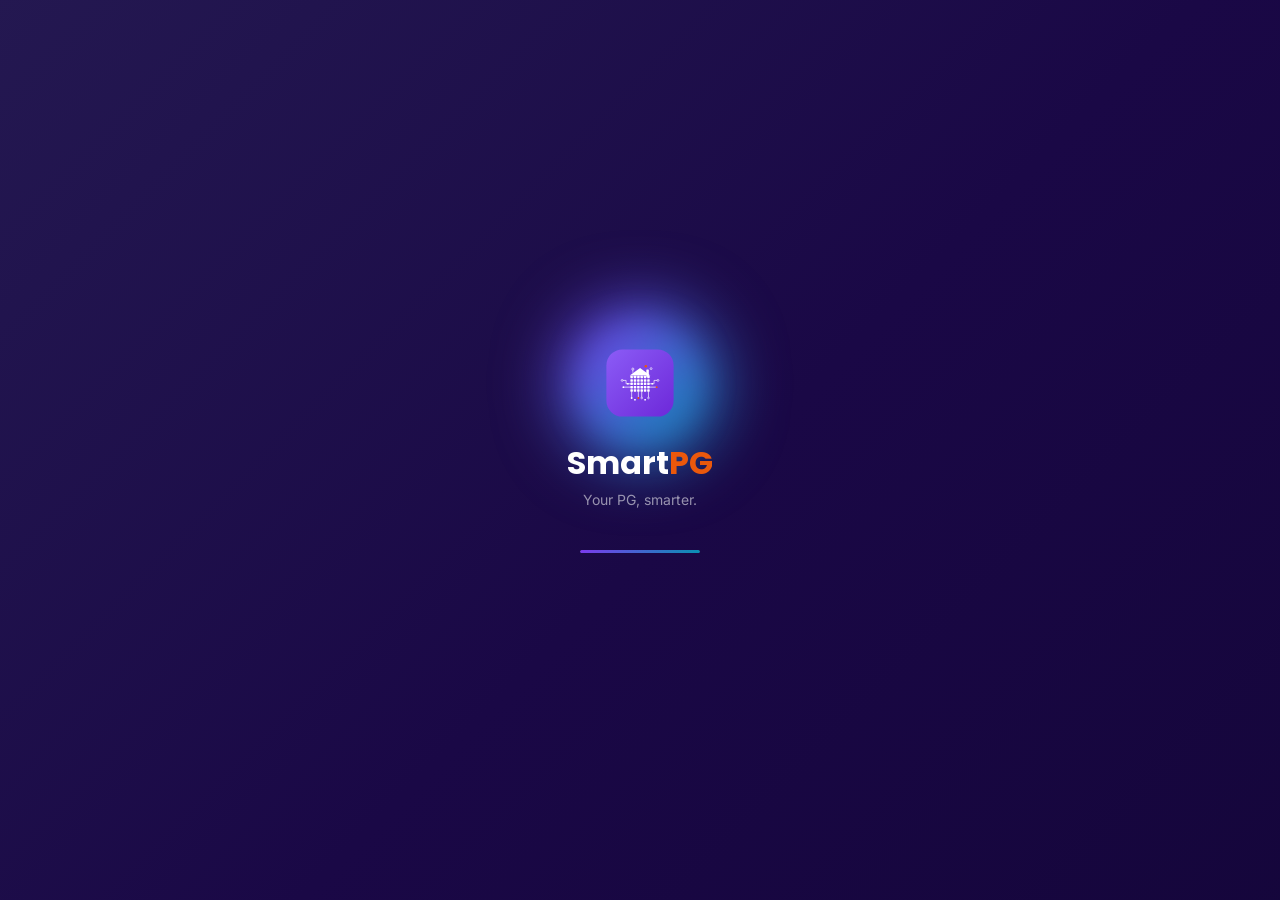
==== index.html @ 54dc75ac "Deploy 2026-07-24_14:50" ====
<!doctype html>
<html lang="en">
  <head>
    <meta charset="UTF-8" />
    <link rel="icon" type="image/svg+xml" href="/favicon.svg?v=2" />
    <link rel="apple-touch-icon" href="/pwa-192x192.png?v=2" />
    <meta name="viewport" content="width=device-width, initial-scale=1.0, viewport-fit=cover" />
    <meta name="theme-color" content="#0d1022" media="(prefers-color-scheme: dark)" />
    <meta name="theme-color" content="#f4f5ff" media="(prefers-color-scheme: light)" />
    <script>
      // Resolve theme before first paint — no flash of the wrong mode.
      // Priority: explicit user override (localStorage) > OS preference > dark.
      // Mirrored in src/lib/theme.tsx (ThemeProvider) once React mounts.
      (function () {
        try {
          var stored = localStorage.getItem('smartpg-theme-mode')
          var mode = stored === 'light' || stored === 'dark' ? stored : 'system'
          var resolved =
            mode === 'system'
              ? window.matchMedia('(prefers-color-scheme: dark)').matches
                ? 'dark'
                : 'light'
              : mode
          document.documentElement.setAttribute('data-theme', resolved)
        } catch (e) {}
      })()
    </script>
    <link rel="preconnect" href="https://fonts.googleapis.com" />
    <link rel="preconnect" href="https://fonts.gstatic.com" crossorigin />
    <link
      href="https://fonts.googleapis.com/css2?family=Poppins:wght@700&family=Inter:wght@400..800&display=swap"
      rel="stylesheet"
    />
    <title>SmartPG</title>
    <script type="module" crossorigin src="/assets/index-B0pOHvYd.js"></script>
    <link rel="stylesheet" crossorigin href="/assets/index-DyYoIvh3.css">
  <link rel="manifest" href="/manifest.webmanifest"><script id="vite-plugin-pwa:register-sw" src="/registerSW.js"></script></head>
  <body>
    <div id="root"></div>
  </body>
</html>
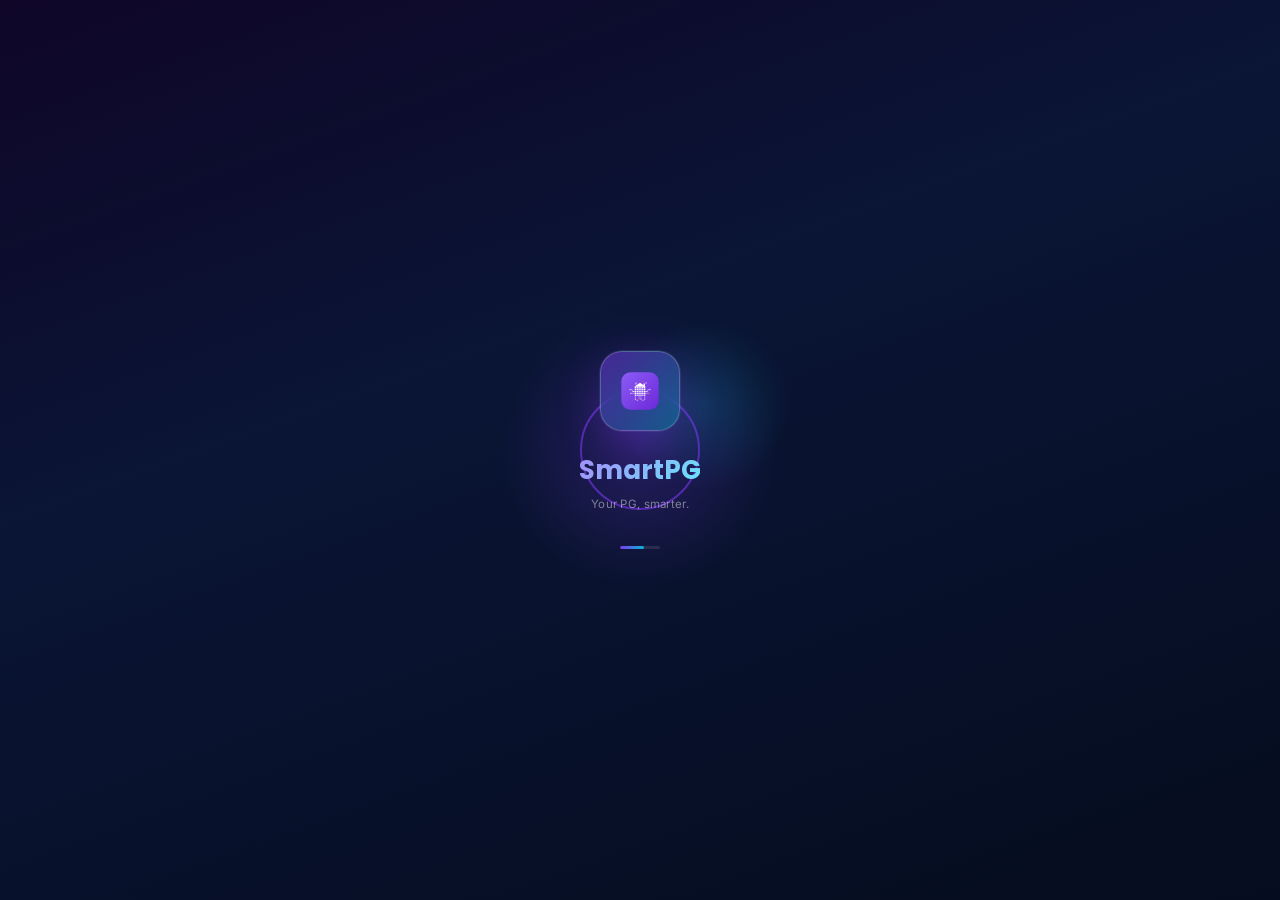
==== commit 17849401: "Deploy 2026-08-04_13:12" ====
--- a/index.html
+++ b/index.html
@@ -32,8 +32,8 @@
       rel="stylesheet"
     />
     <title>SmartPG</title>
-    <script type="module" crossorigin src="/assets/index-B0pOHvYd.js"></script>
-    <link rel="stylesheet" crossorigin href="/assets/index-DyYoIvh3.css">
+    <script type="module" crossorigin src="/assets/index-DEyPrE-G.js"></script>
+    <link rel="stylesheet" crossorigin href="/assets/index-jZ6pYTC4.css">
   <link rel="manifest" href="/manifest.webmanifest"><script id="vite-plugin-pwa:register-sw" src="/registerSW.js"></script></head>
   <body>
     <div id="root"></div>
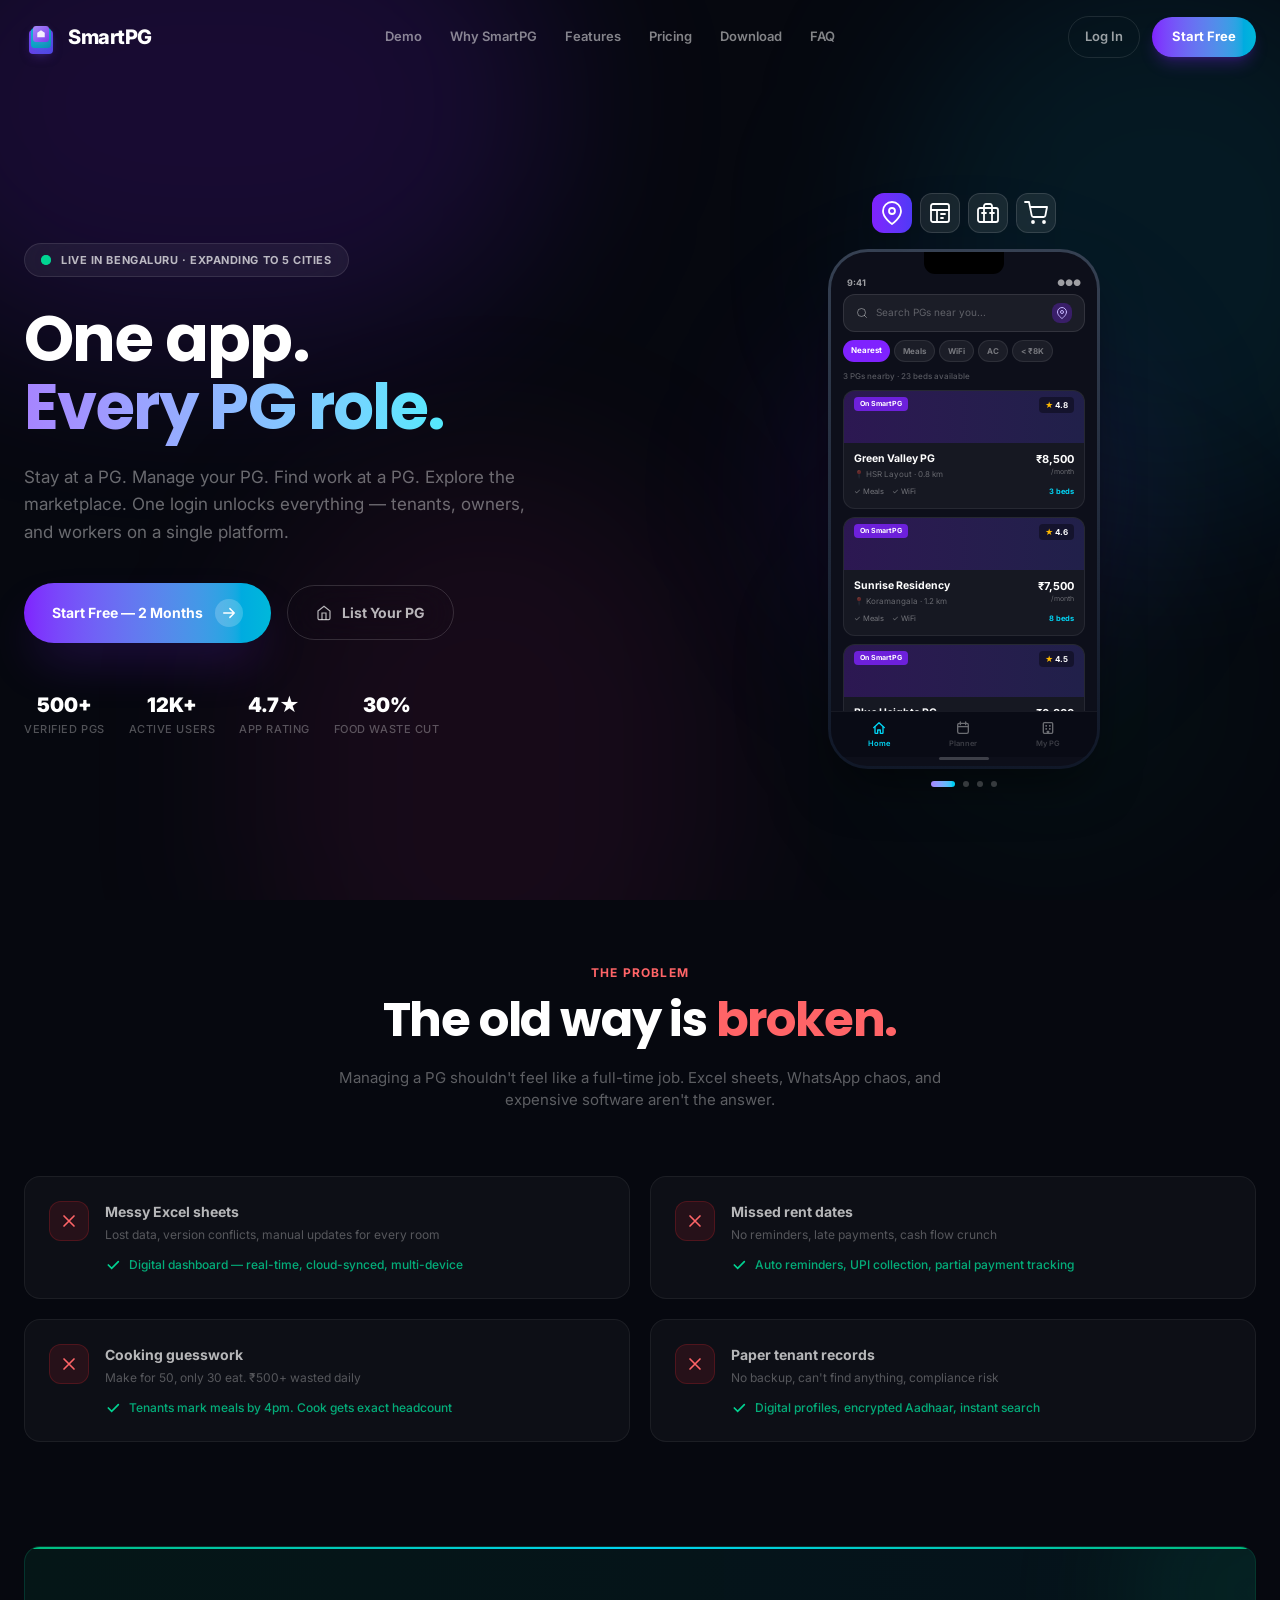
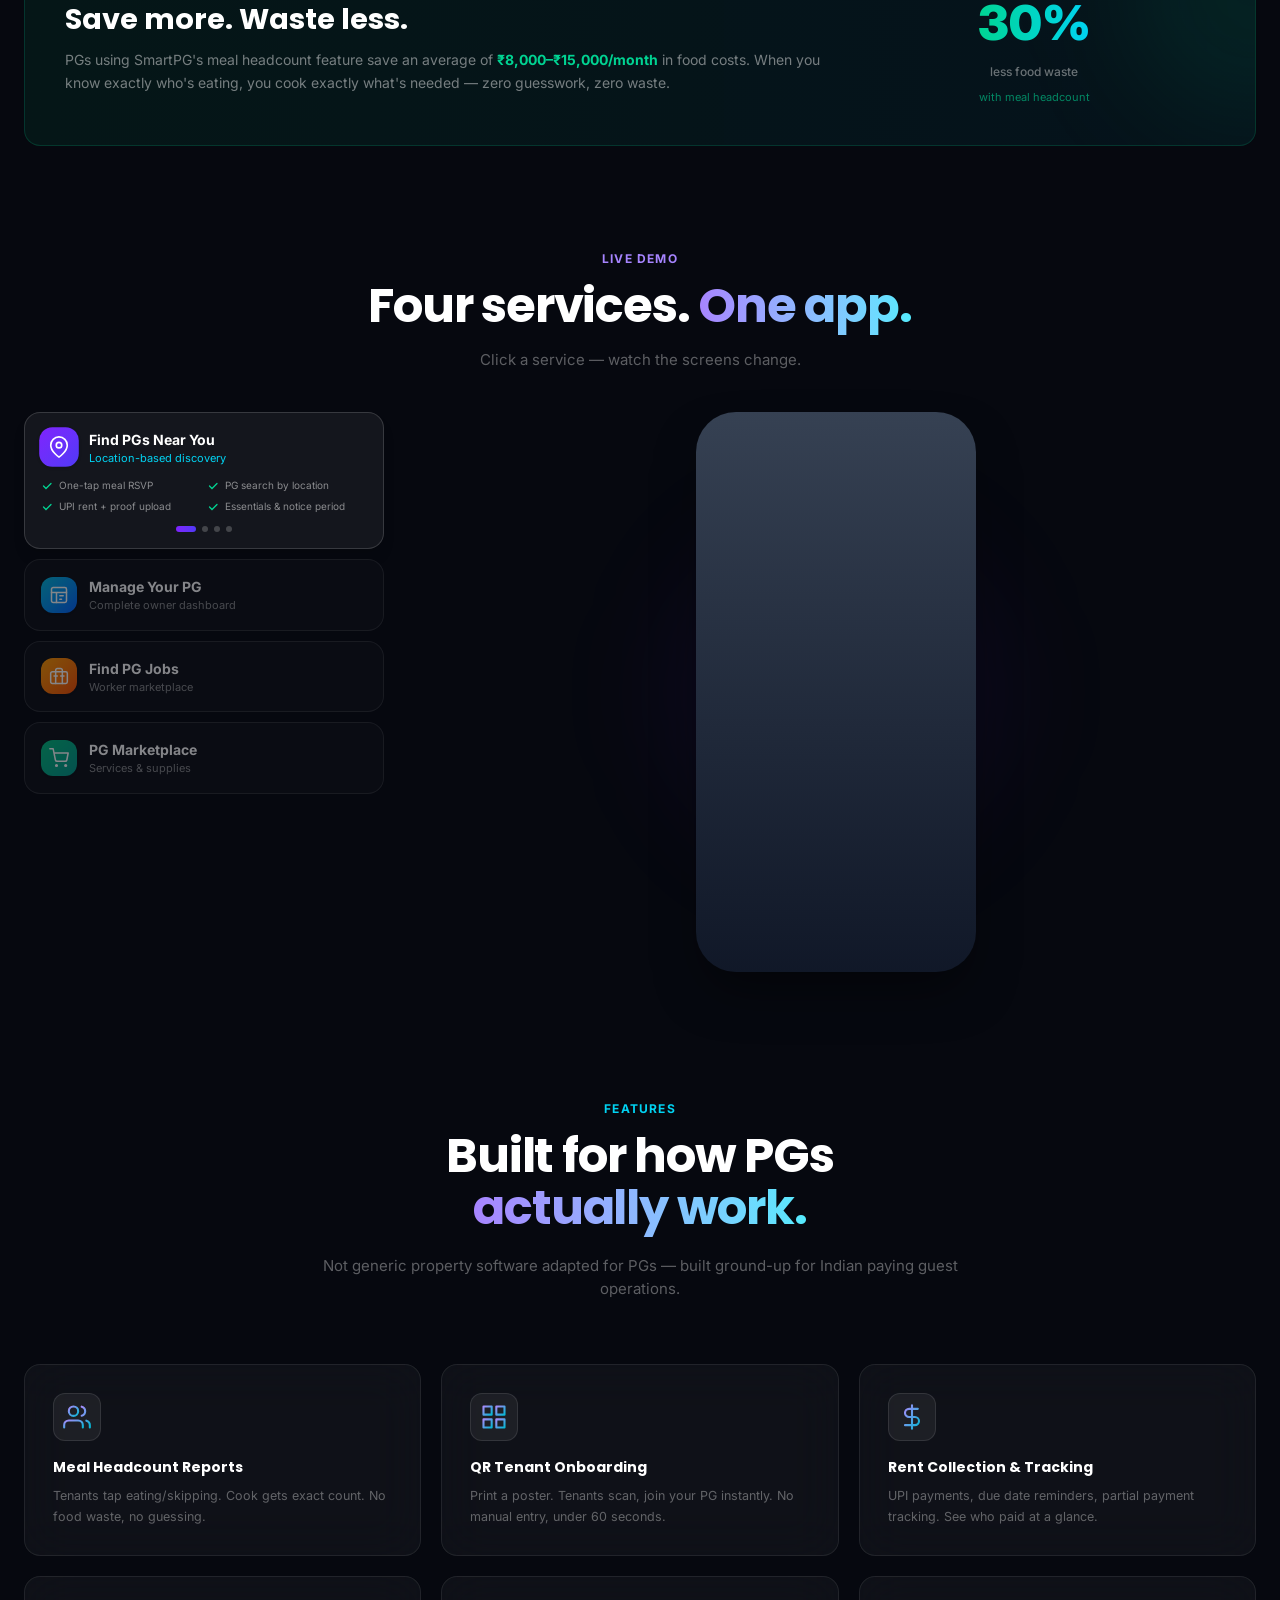
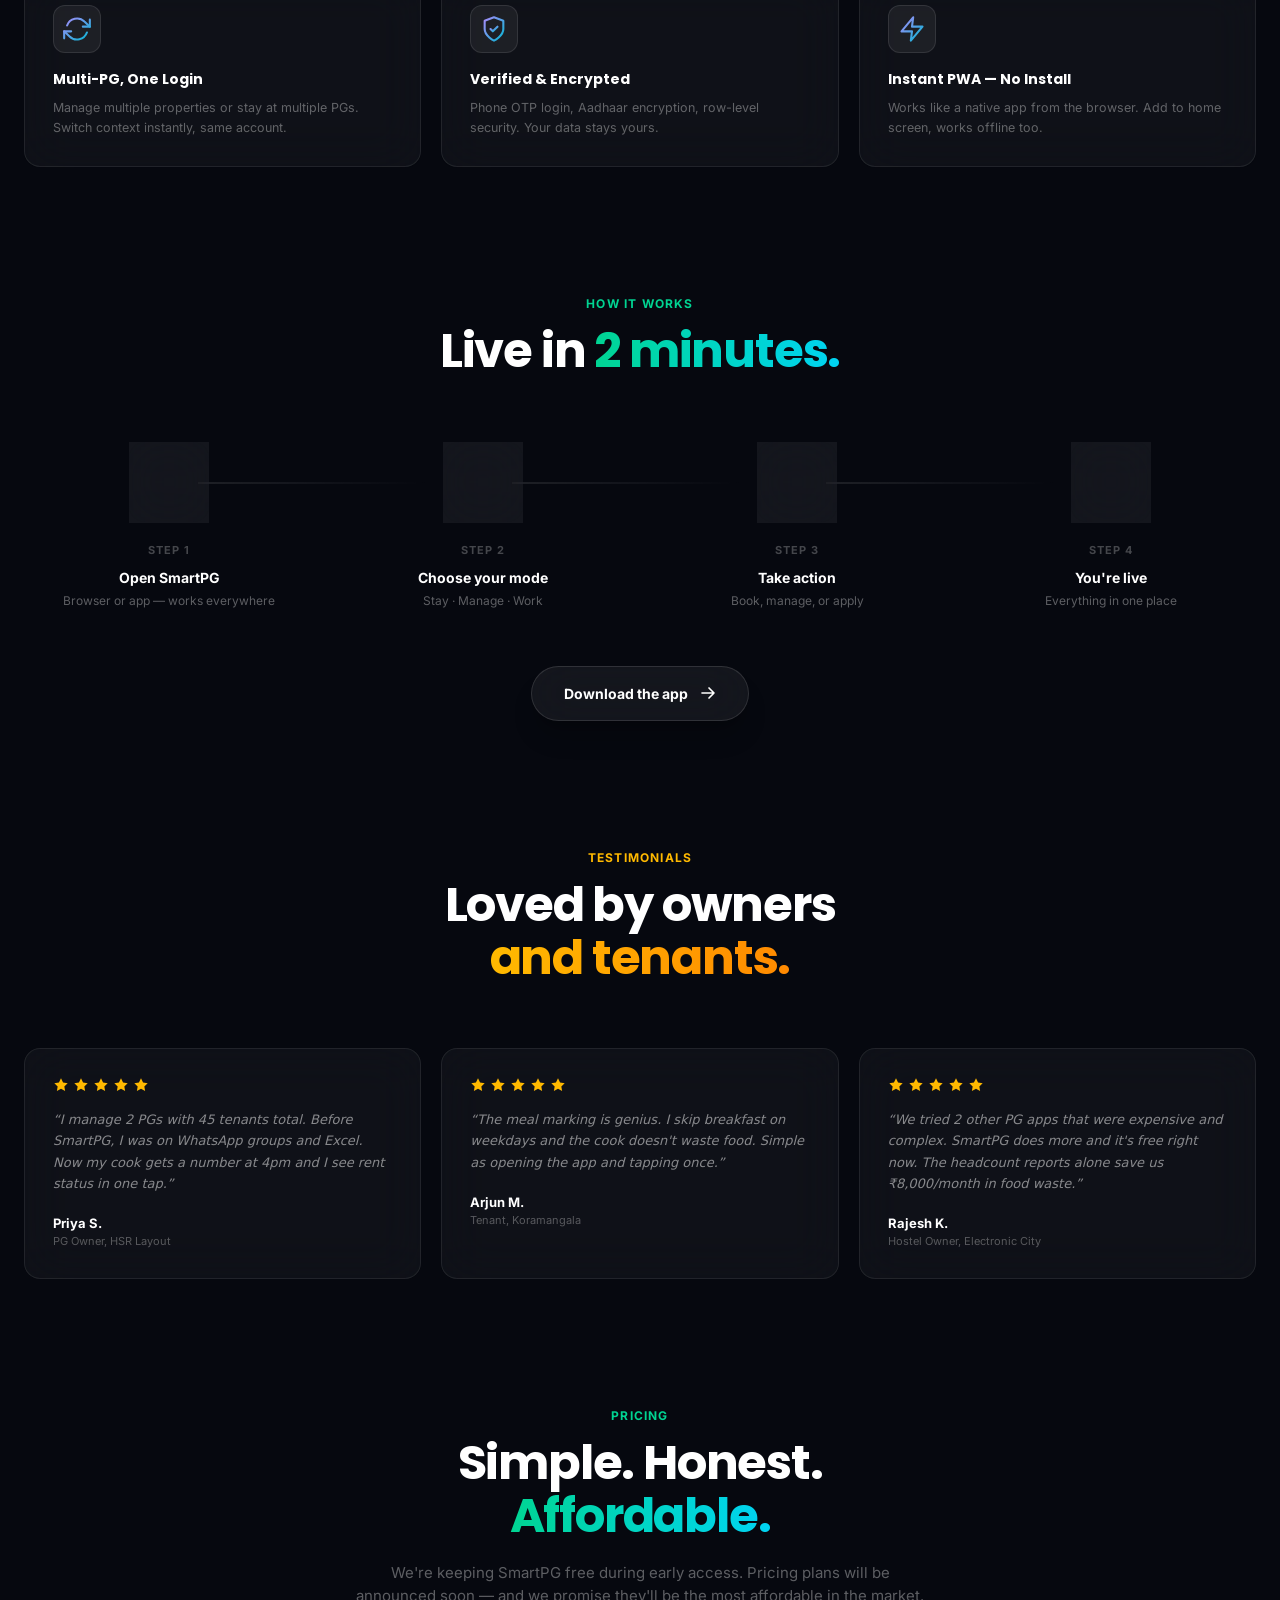
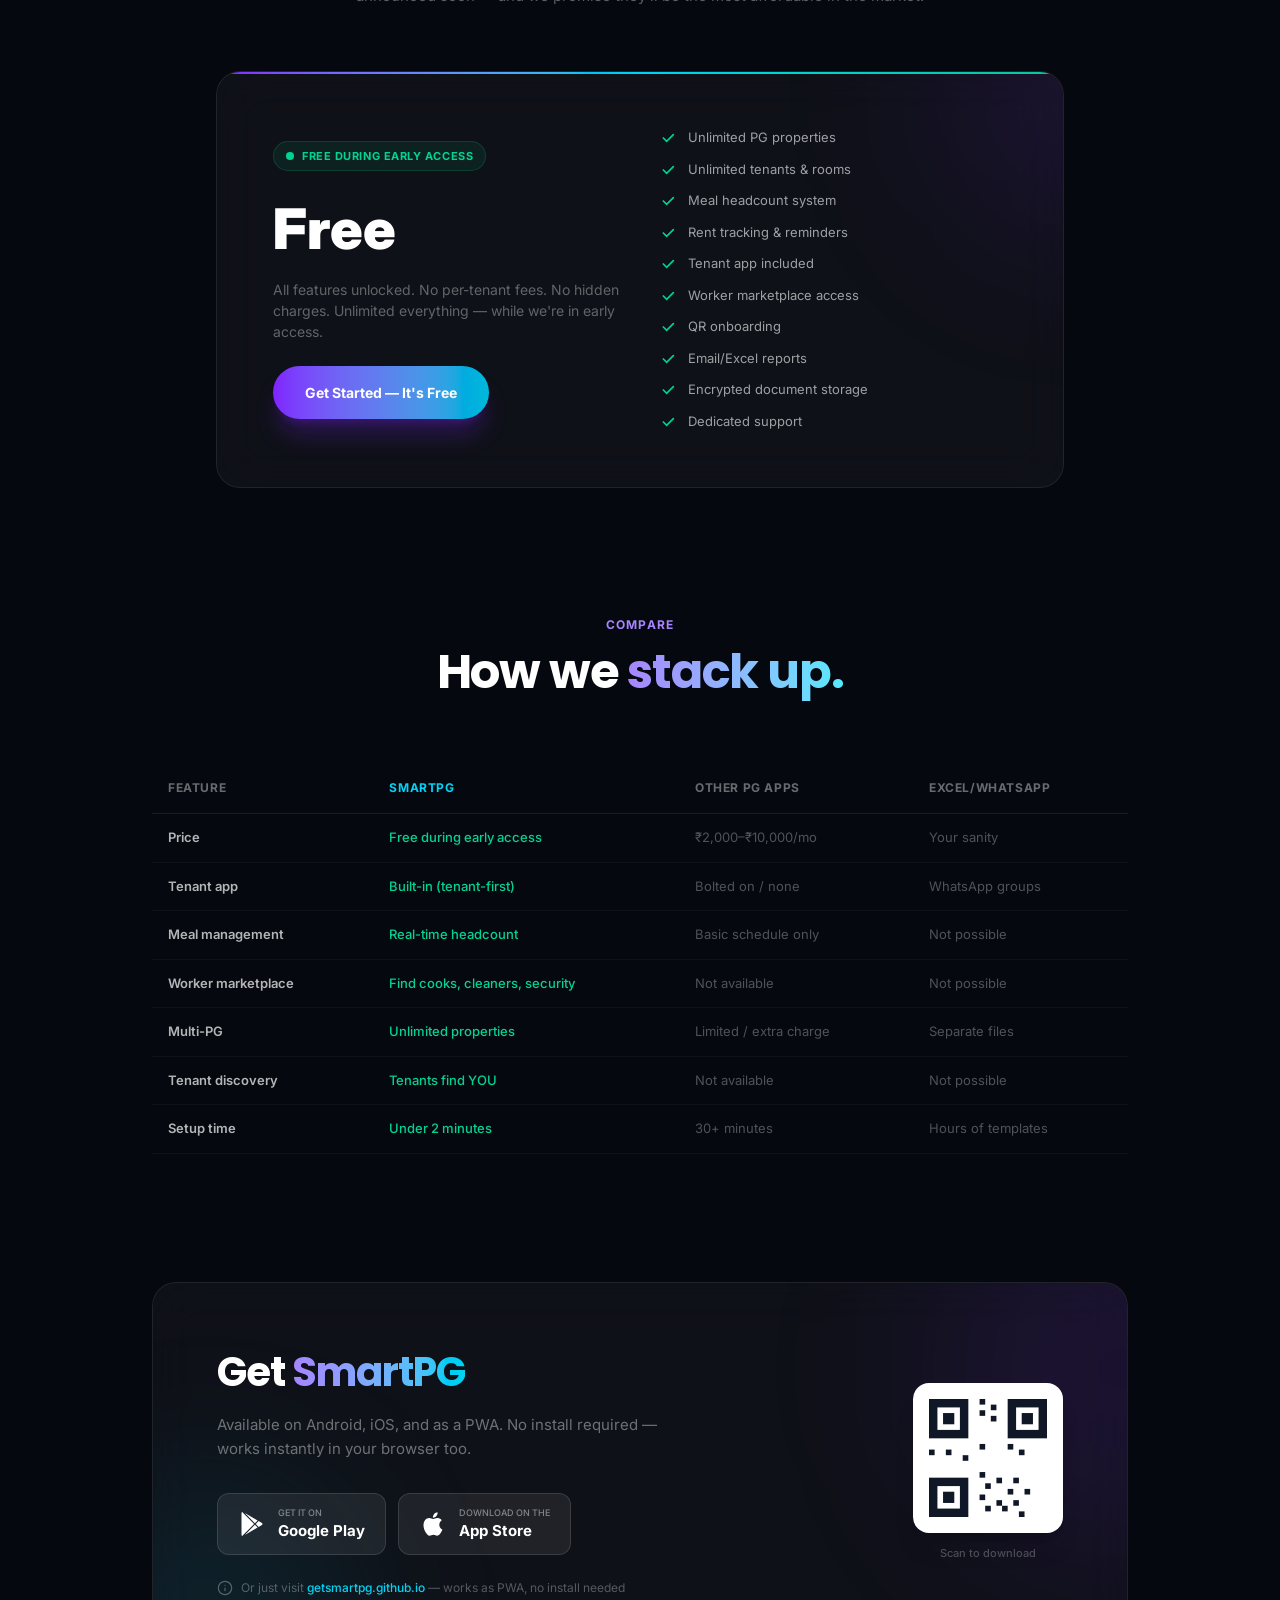
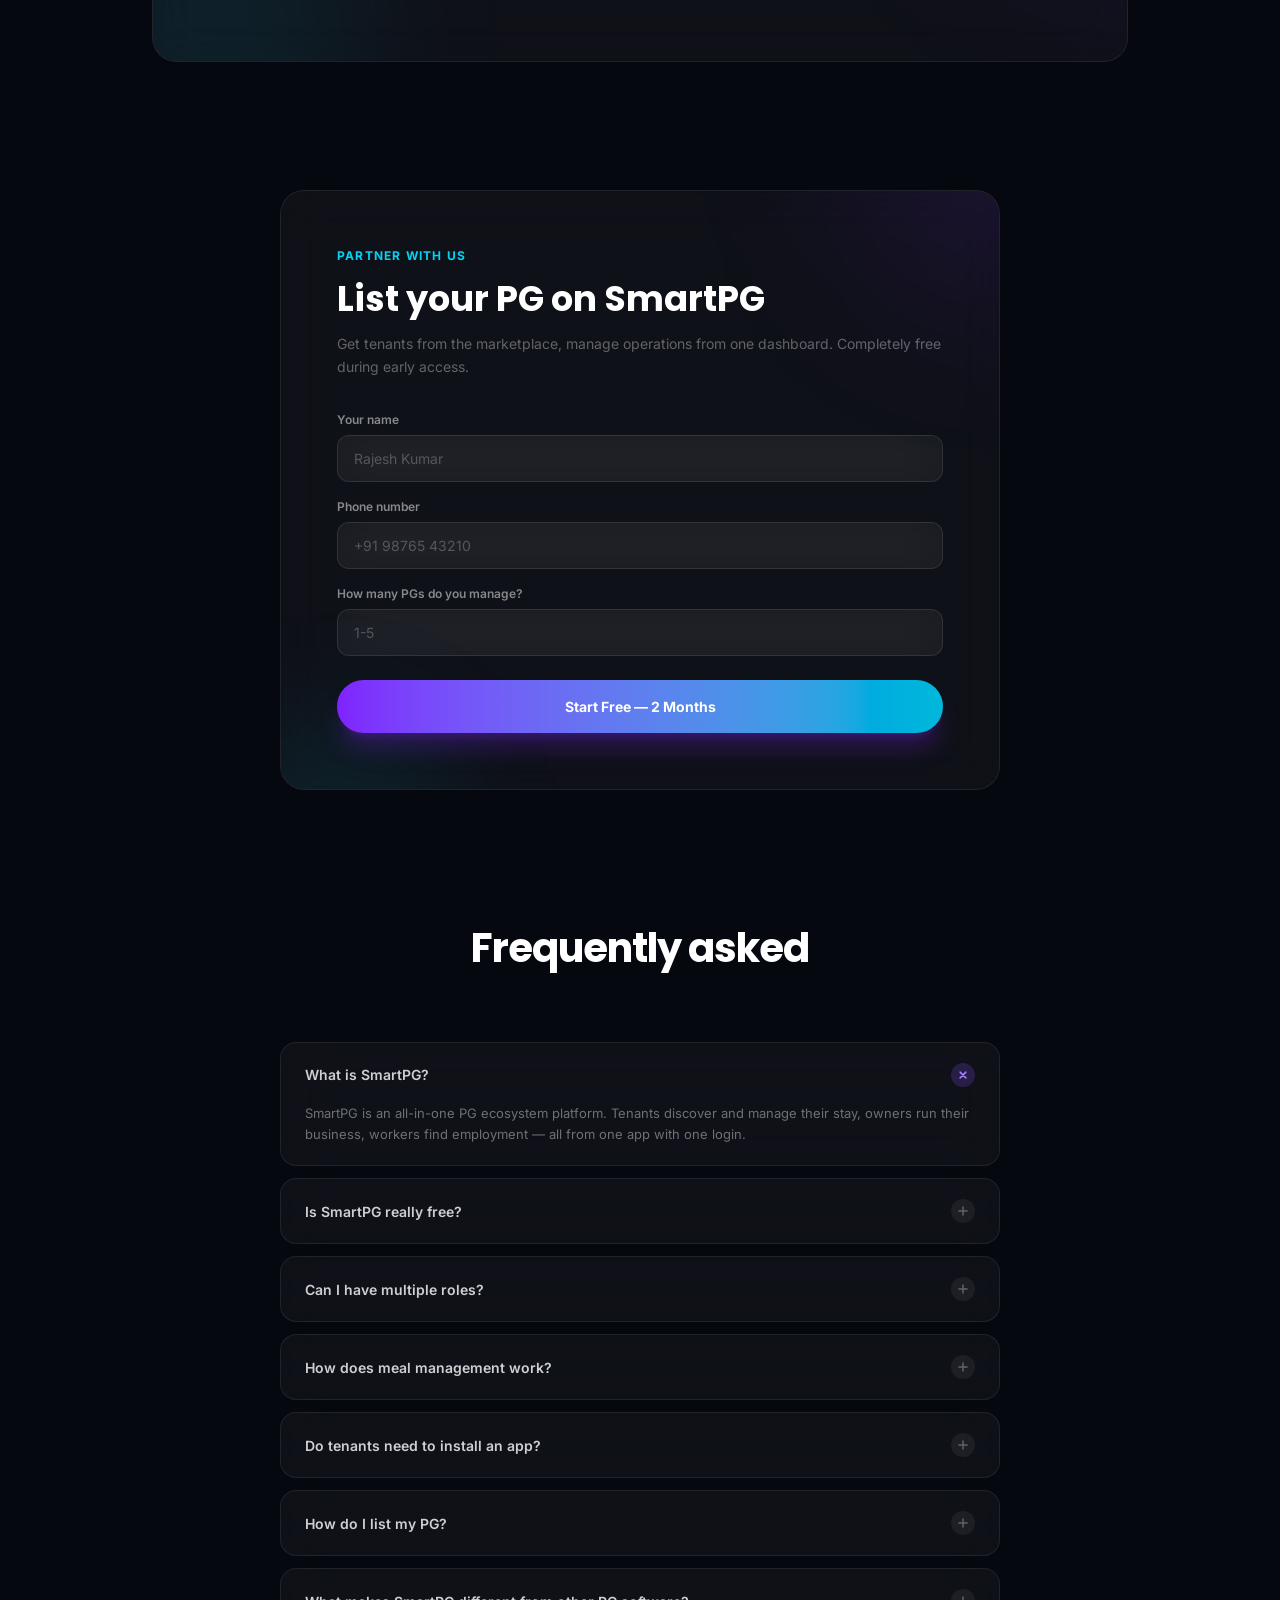
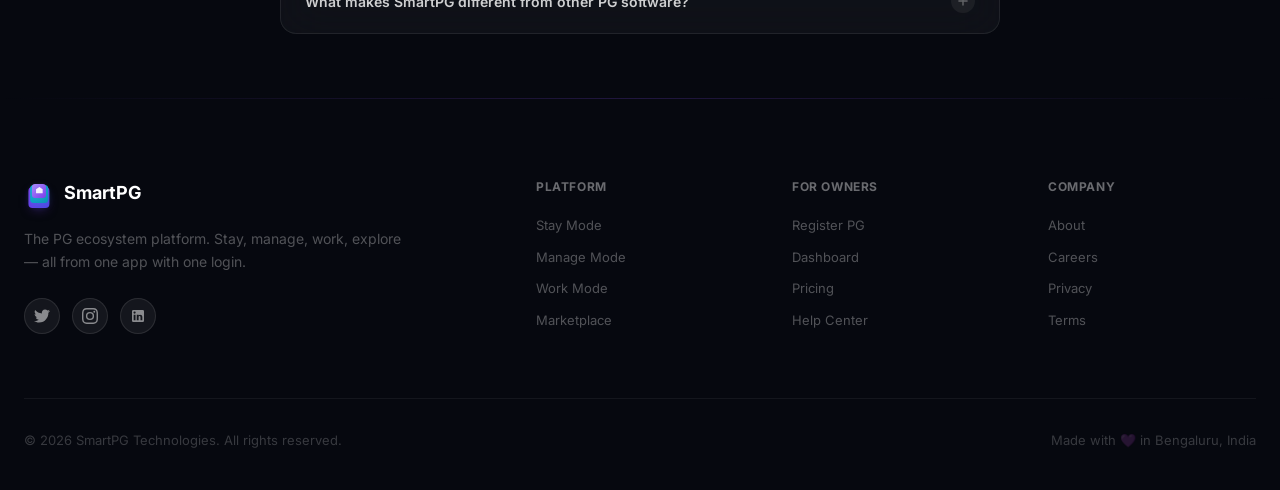
==== commit 93942296: "Deploy 2026-08-19_14:01 — website at /, app at /webapp" ====
--- a/index.html
+++ b/index.html
@@ -32,8 +32,8 @@
       rel="stylesheet"
     />
     <title>SmartPG</title>
-    <script type="module" crossorigin src="/assets/index-DEyPrE-G.js"></script>
-    <link rel="stylesheet" crossorigin href="/assets/index-jZ6pYTC4.css">
+    <script type="module" crossorigin src="/assets/index-DqrRdGP-.js"></script>
+    <link rel="stylesheet" crossorigin href="/assets/index-iRChLMmu.css">
   <link rel="manifest" href="/manifest.webmanifest"><script id="vite-plugin-pwa:register-sw" src="/registerSW.js"></script></head>
   <body>
     <div id="root"></div>
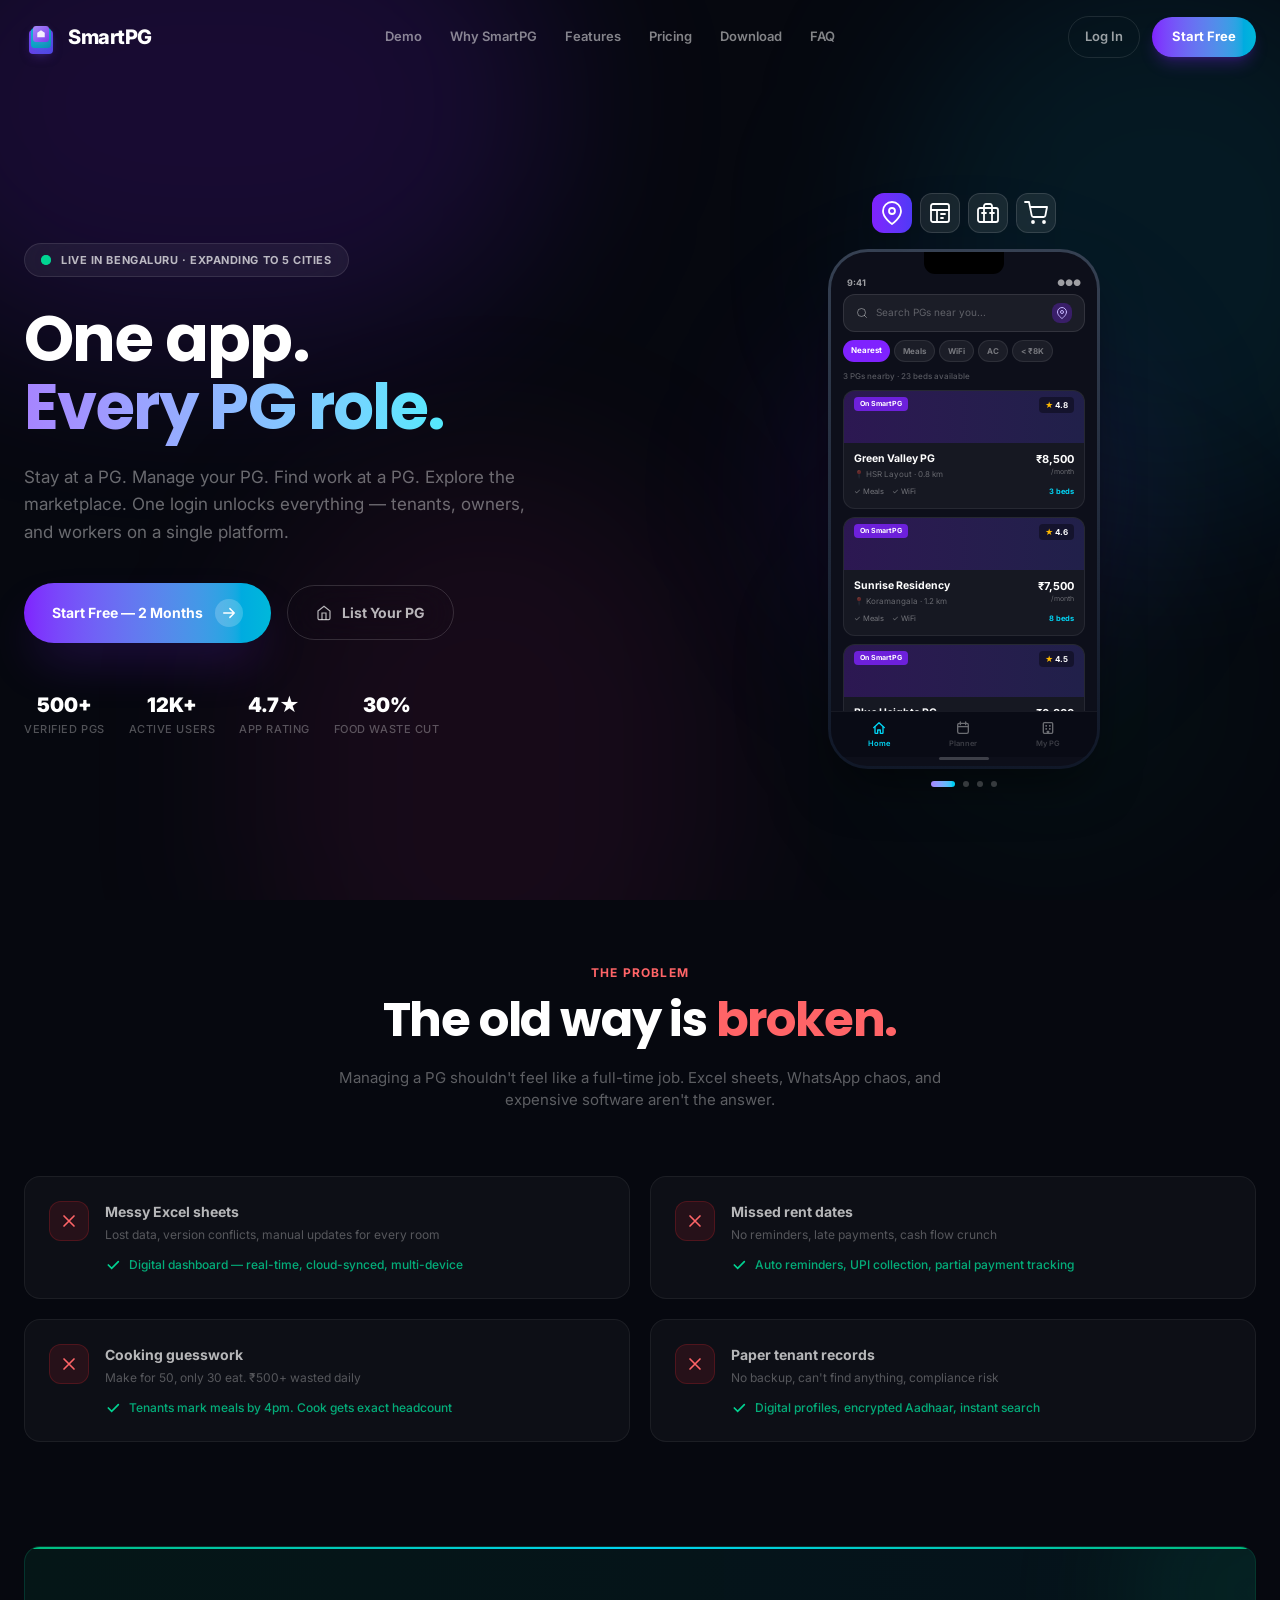
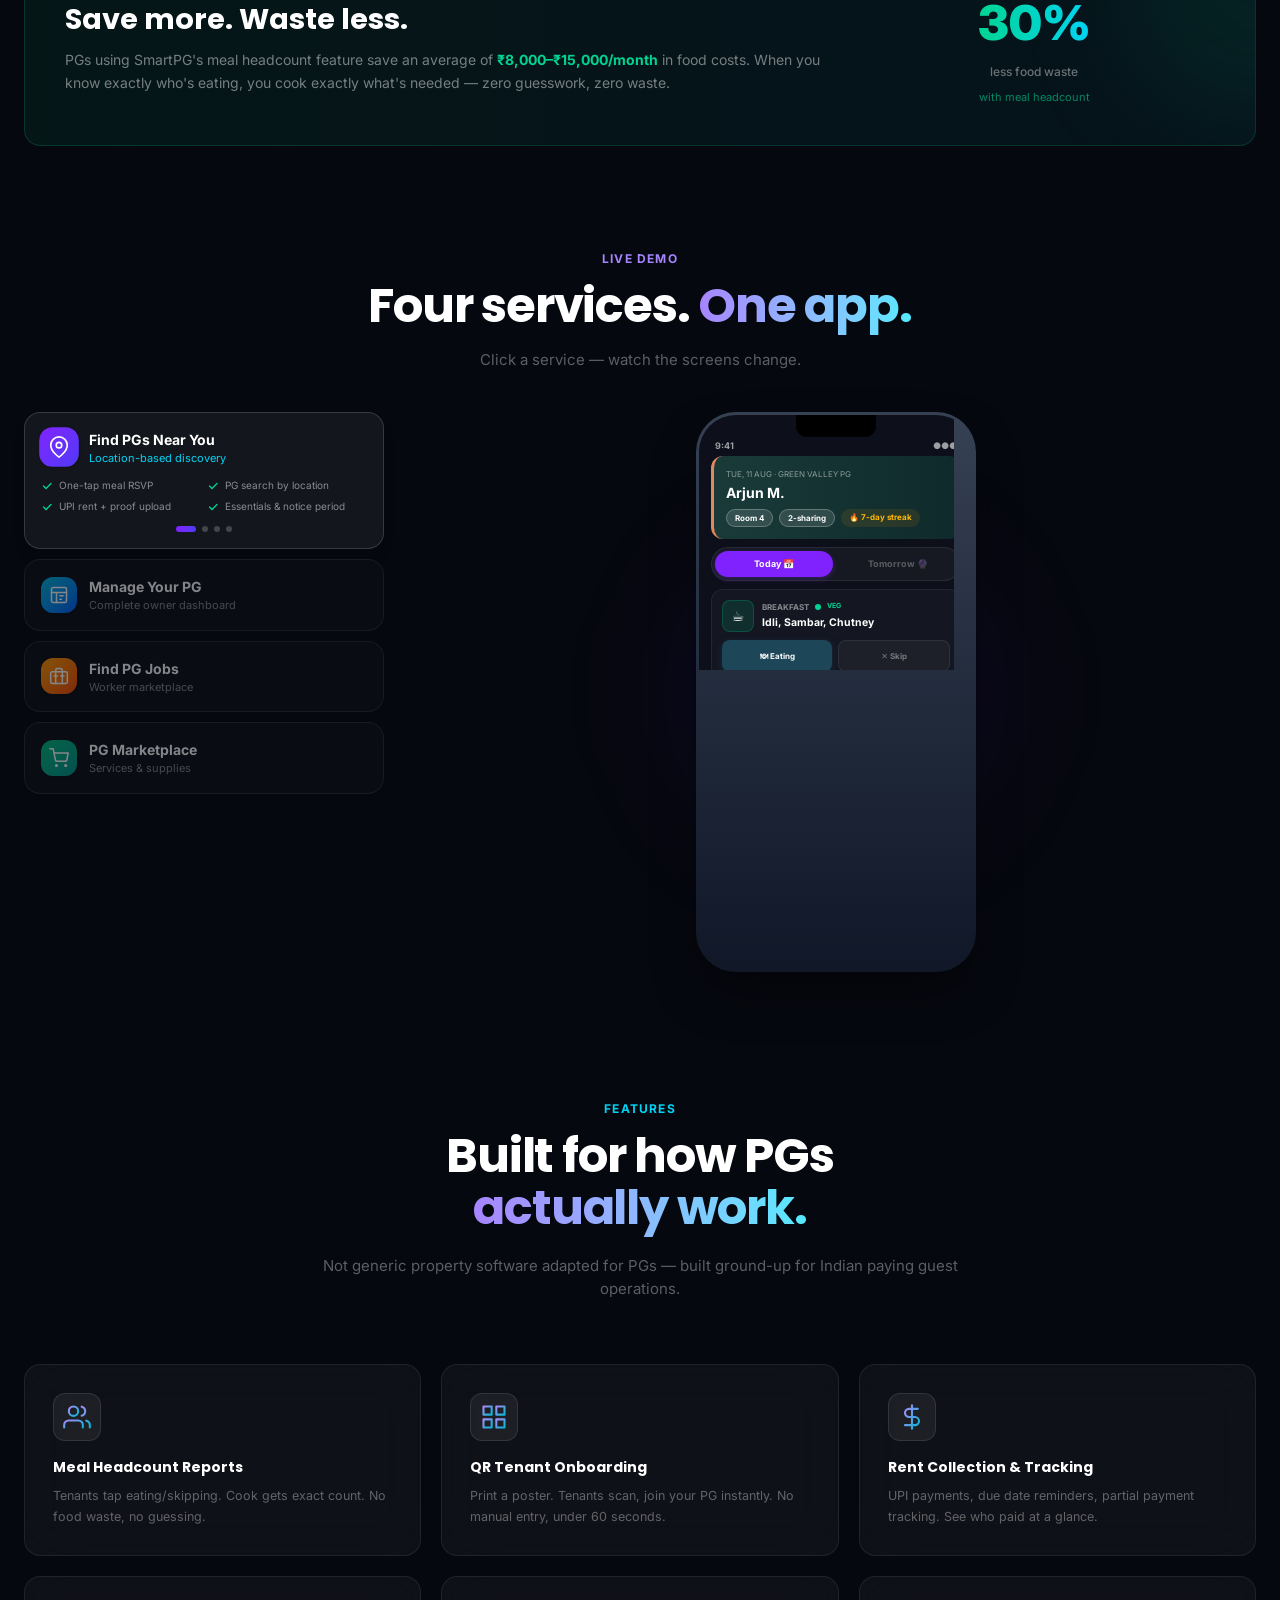
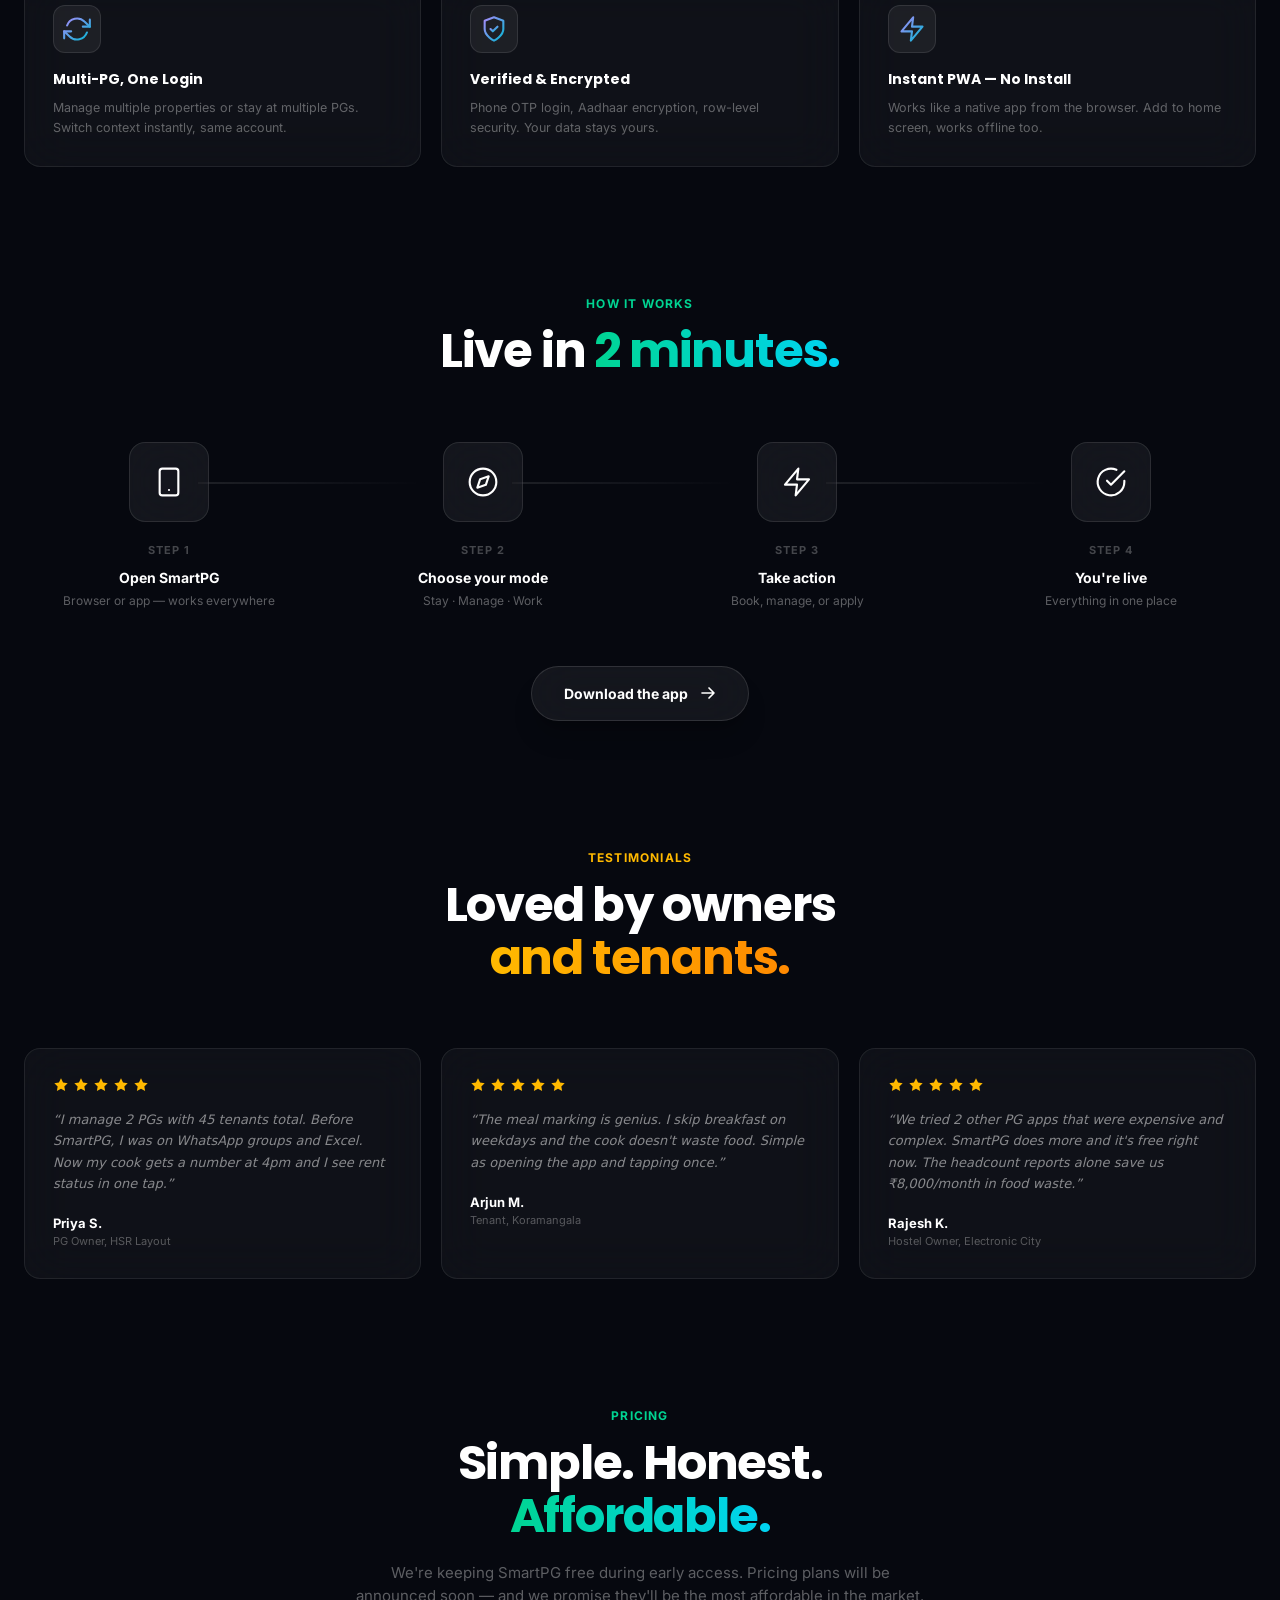
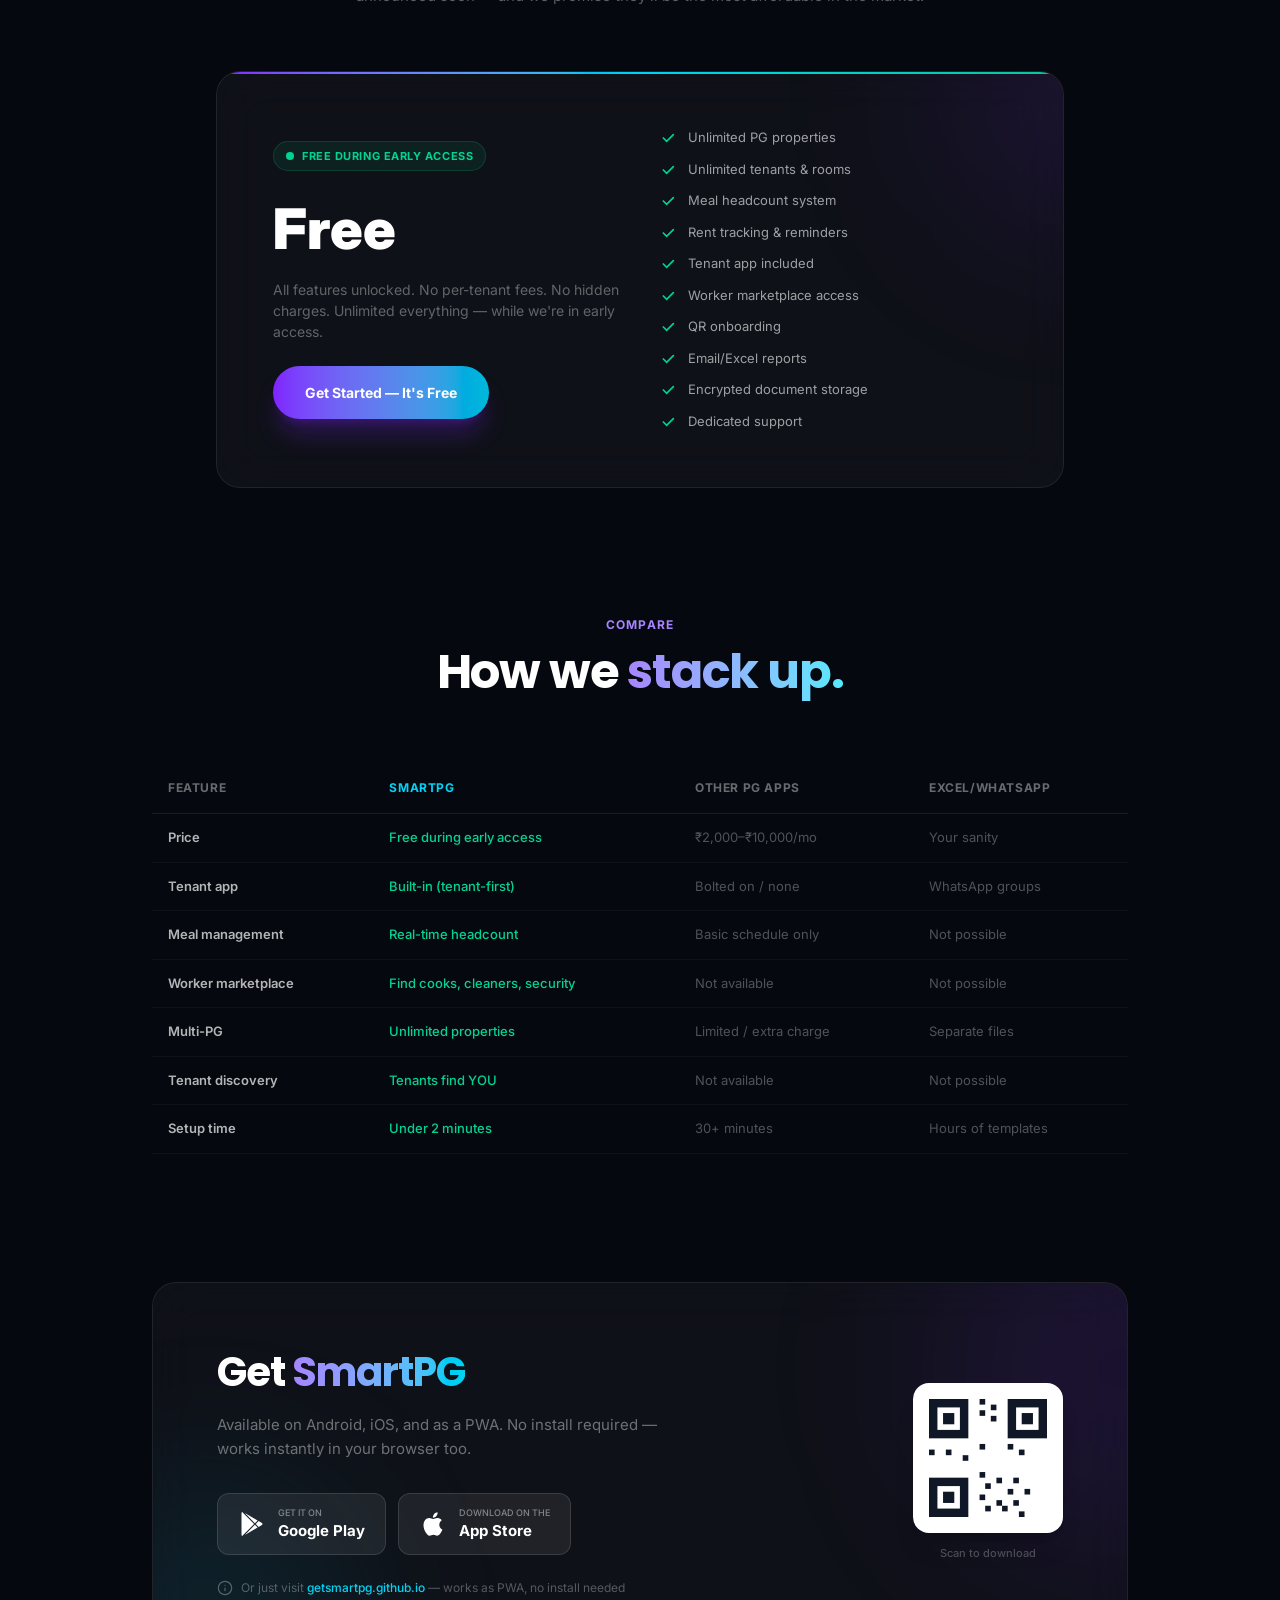
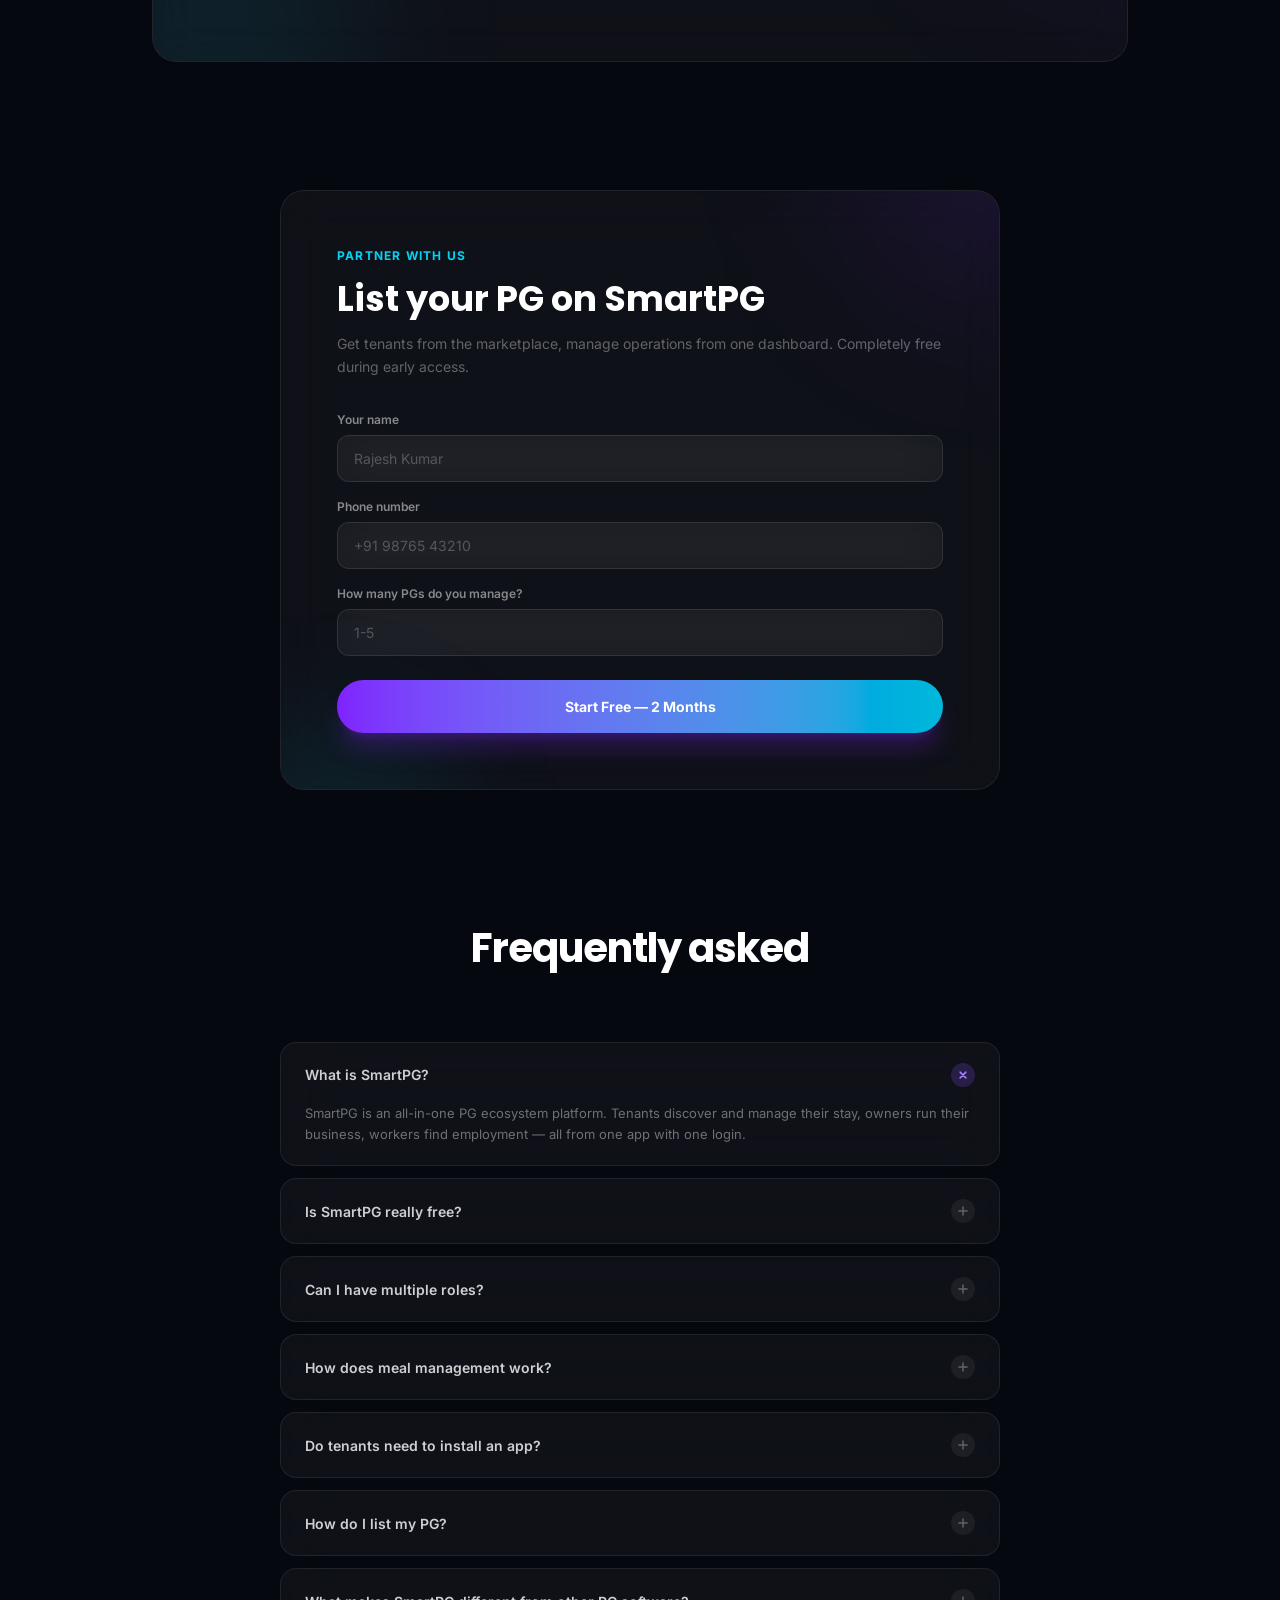
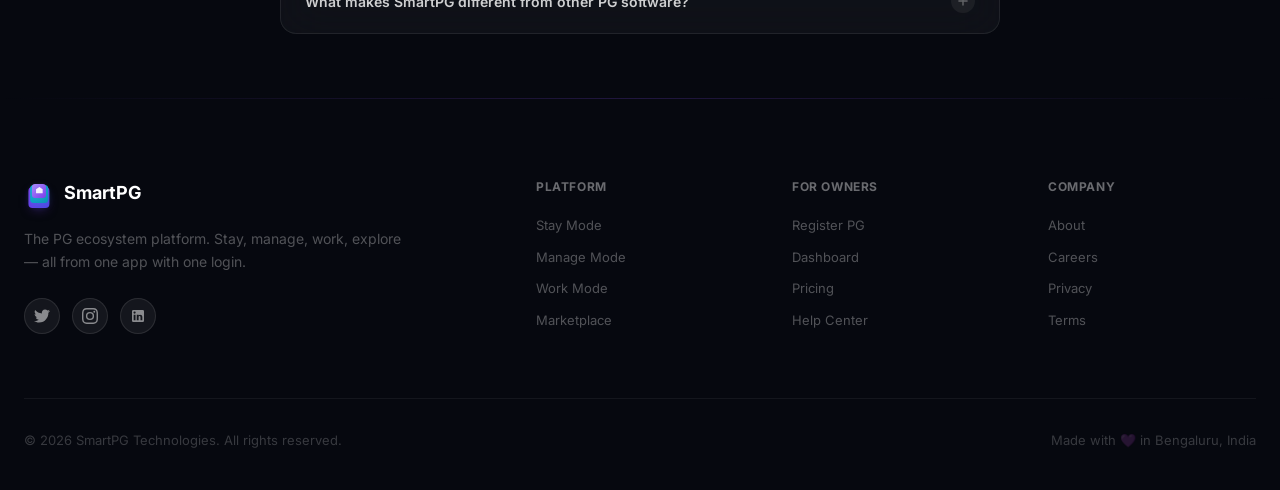
==== commit 519b4caa: "Deploy 2026-09-11_08:33" ====
--- a/index.html
+++ b/index.html
@@ -32,8 +32,8 @@
       rel="stylesheet"
     />
     <title>SmartPG</title>
-    <script type="module" crossorigin src="/assets/index-DqrRdGP-.js"></script>
-    <link rel="stylesheet" crossorigin href="/assets/index-iRChLMmu.css">
+    <script type="module" crossorigin src="/assets/index-dFW4-meY.js"></script>
+    <link rel="stylesheet" crossorigin href="/assets/index-BZrPZeNk.css">
   <link rel="manifest" href="/manifest.webmanifest"><script id="vite-plugin-pwa:register-sw" src="/registerSW.js"></script></head>
   <body>
     <div id="root"></div>
